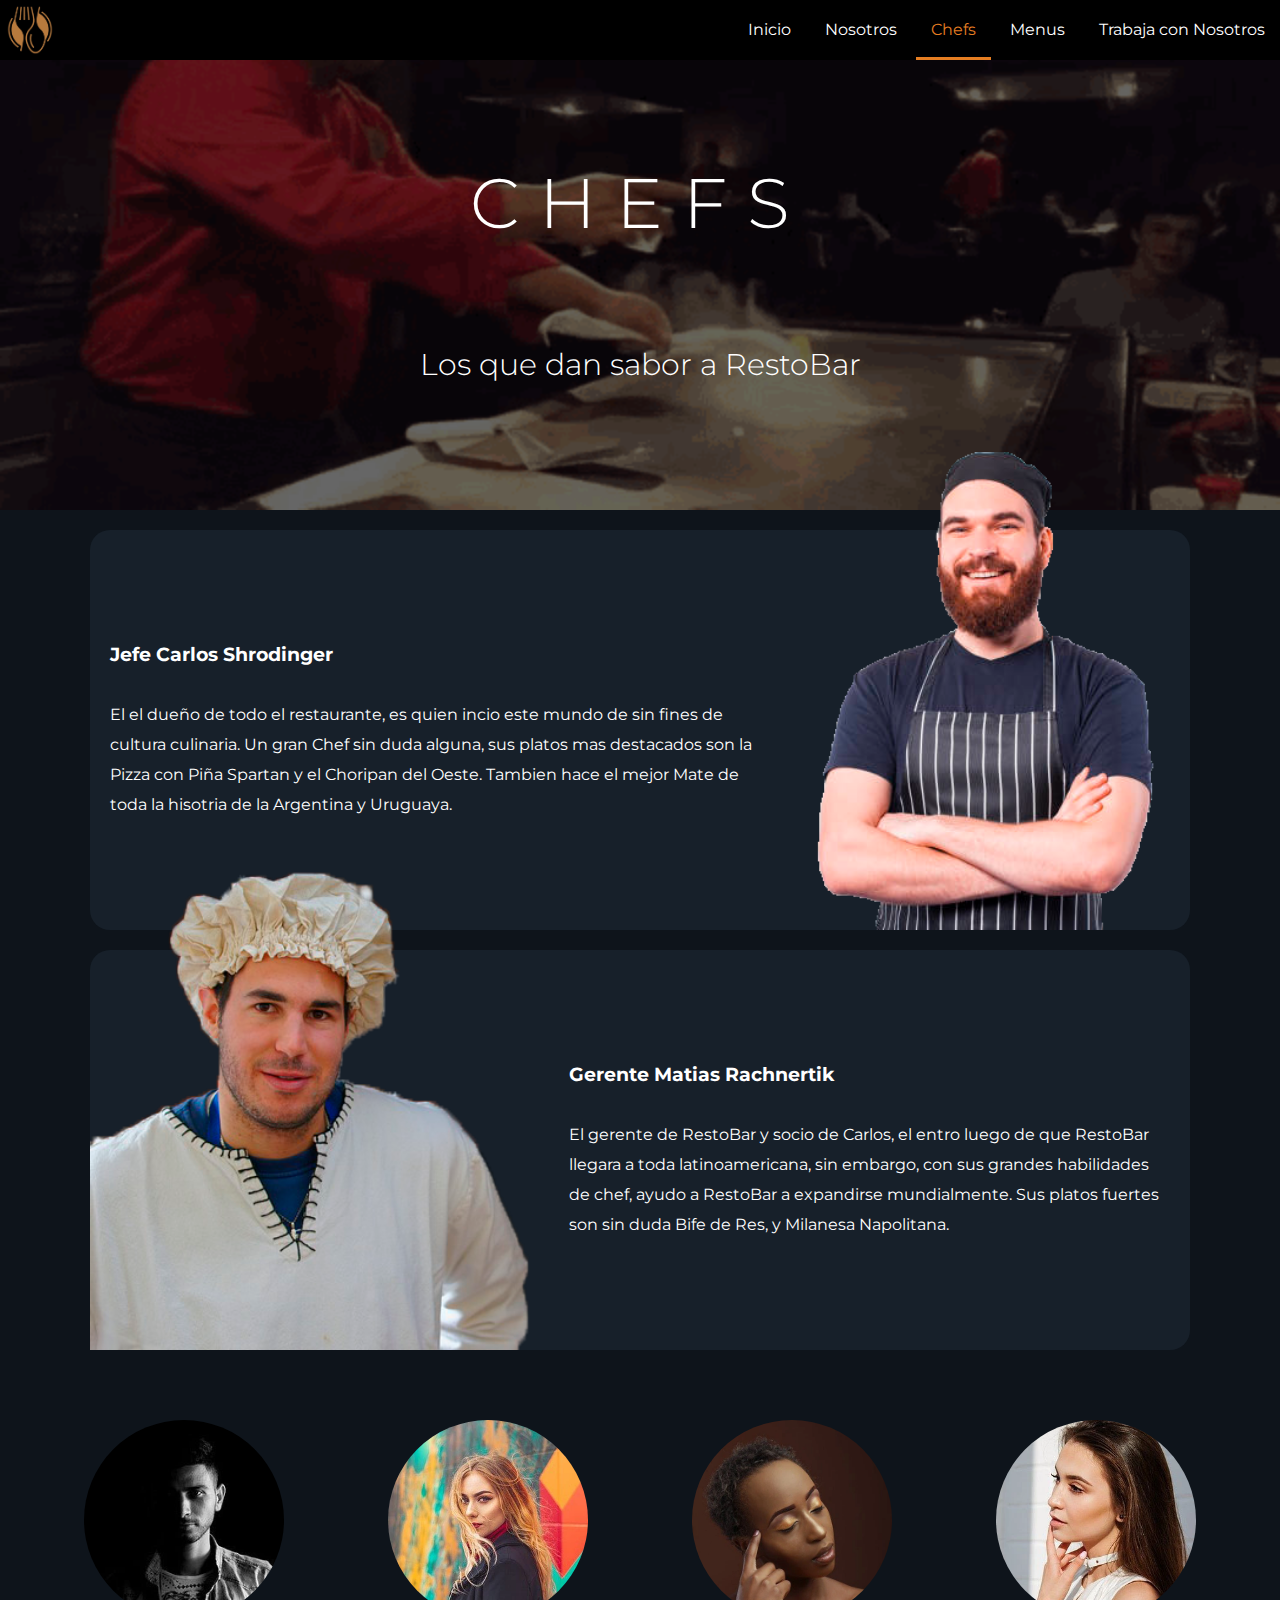
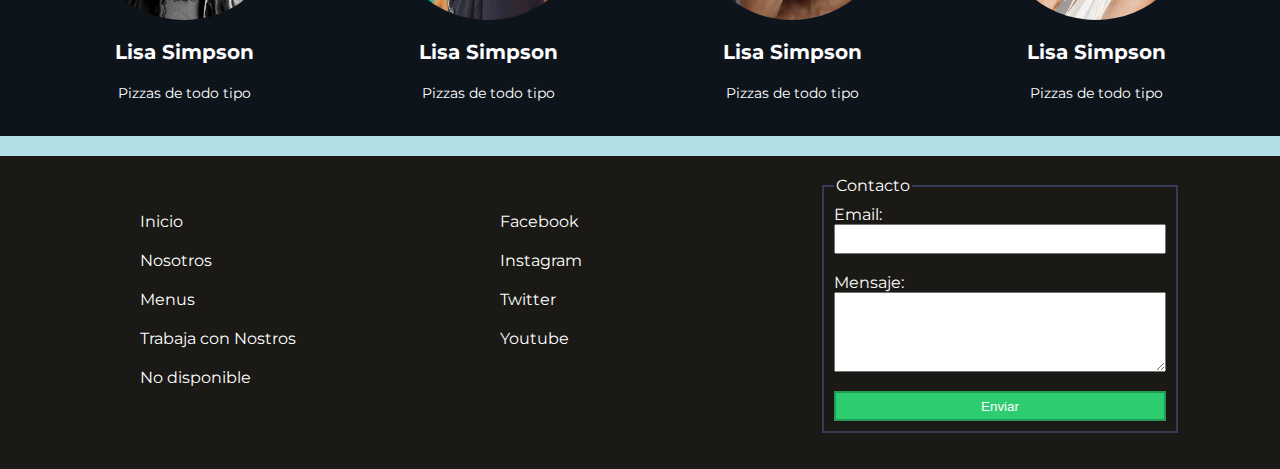
==== chefs.html @ 21315bdc "Fin creacion Chef y cambio de colores" ====
<html lang="en">
<head>
    <meta charset="UTF-8">
    <meta http-equiv="X-UA-Compatible" content="IE=edge">
    <meta name="viewport" content="width=device-width, initial-scale=1.0">
    <meta name="description" content="Te contamos acerca de nostros, como empezo todo, como fuimos progresando. Y tambien cual es nuestra trayectoria planeada!"/>
    <link rel="icon" type="image/ico" href="favicon.ico"/>

    <!-- Fonts -->
    <link rel="preconnect" href="https://fonts.googleapis.com">
    <link rel="preconnect" href="https://fonts.gstatic.com" crossorigin>
    <link href="https://fonts.googleapis.com/css2?family=Montserrat:wght@200;300;400&display=swap" rel="stylesheet">
    <link rel="stylesheet" href="https://cdnjs.cloudflare.com/ajax/libs/font-awesome/6.0.0-beta3/css/all.min.css" integrity="sha512-Fo3rlrZj/k7ujTnHg4CGR2D7kSs0v4LLanw2qksYuRlEzO+tcaEPQogQ0KaoGN26/zrn20ImR1DfuLWnOo7aBA==" crossorigin="anonymous" referrerpolicy="no-referrer" />

    <!-- Styles -->
    <link rel="stylesheet" href="./css_sass/global.css">
    <link rel="stylesheet" href="./css/chefs_style.css">

    <title>Chefs - RestoBar</title>
</head>
<body>
    <!-- Cabecera, contiene Logo y una barra de navegación -->
    <header class="shadow-sm">
        <div class="content-logo">
            <a href="./index.html"><img src="./images/logo-225px.webp" alt="Imagen de Logo"></a>
        </div>
        <nav>
            <a id="item_nav_inicio" class="nav-link" href="index.html">Inicio</a>
            <a class="nav-link" href="nosotros.html">Nosotros</a>
            <a class="nav-link active" href="chefs.html">Chefs</a>
            <a class="nav-link" href="menus.html">Menus</a>
            <a id="item_nav_rrhh" class="nav-link" href="rrhh.html">Trabaja con Nosotros</a>
        </nav>
    </header>
    <!-- Titulo -->
    <div class="cover-title cover-chefs">
        <h1>Chefs</h1>
        <h3>Los que dan sabor a RestoBar</h3>
    </div>

    <!-- Chef Jefe -->
    <section class="info-chef revert">
        <div class="perfil-chef jefe">
            <img src="./images/chefs/chef-jefe.png">
        </div>
        <article>
            <h3>Jefe Carlos Shrodinger</h3>
            <p>
                El el dueño de todo el restaurante, es quien incio este mundo de sin fines de cultura culinaria.
                Un gran Chef sin duda alguna, sus platos mas destacados son la Pizza con Piña Spartan 
                y el Choripan del Oeste. Tambien hace el mejor Mate de toda la hisotria de la Argentina y Uruguaya.
            </p>
        </article>
    </section>
    <section class="info-chef">
        <div class="perfil-chef gerente">
            <img src="./images/chefs/chef-gerente.png">
        </div>
        <article>
            <h3>Gerente Matias Rachnertik</h3>
            <p>
                El gerente de RestoBar y socio de Carlos, el entro luego de que RestoBar llegara a toda latinoamericana,
                sin embargo, con sus grandes habilidades de chef, ayudo a RestoBar a expandirse mundialmente.
                Sus platos fuertes son sin duda Bife de Res, y Milanesa Napolitana.
            </p>
        </article>
    </section>
    <!-- Cocineros Dedicados -->
    <section class="cocineros-dedicados">
        <div class="item-cocinero">
            <img src="./images/chefs/cocinero-1.webp">
            <article>
                <h3>Lisa Simpson</h3>
                <p>
                    Pizzas de todo tipo
                </p>
            </article>
        </div>
        <div class="item-cocinero">
            <img src="./images/chefs/cocinero-2.webp">
            <article>
                <h3>Lisa Simpson</h3>
                <p>
                    Pizzas de todo tipo
                </p>
            </article>
        </div>
        <div class="item-cocinero">
            <img src="./images/chefs/cocinero-3.webp">
            <article>
                <h3>Lisa Simpson</h3>
                <p>
                    Pizzas de todo tipo
                </p>
            </article>
        </div>
        <div class="item-cocinero">
            <img src="./images/chefs/cocinero-4.webp">
            <article>
                <h3>Lisa Simpson</h3>
                <p>
                    Pizzas de todo tipo
                </p>
            </article>
        </div>
    </section>
    <!-- Pie de Pagina -->
    <div class="icons-redes">
        <a class="facebook--link" href="https://www.facebook.com/"><i class="fab fa-facebook-square"></i></a>
        <a class="instagram--link" href="https://www.instagram.com/"><i class="fab fa-instagram-square"></i></a>
        <a class="twiter--link" href="https://www.twitter.com/"><i class="fab fa-twitter-square"></i></i></a>
    </div>
    <footer>
        <ul class="ft-list-nav">
            <!-- Lista de navegacion -->
            <li><a href="index.html">Inicio</a></li>
            <li><a href="nosotros.html">Nosotros</a></li>
            <li><a href="menus.html">Menus</a></li>
            <li><a href="rrhh.html">Trabaja con Nostros</a></li>
            <li><a href="no_disp.html">No disponible</a></li>
        </ul>
        <ul class="ft-list-social">
            <!-- Lista de Redes Sociales -->
            <li><a href="https://www.facebook.com/" target="_blank">Facebook</a></li>
            <li><a href="https://www.instagram.com/" target="_blank">Instagram</a></li>
            <li><a href="https://www.twitter.com/" target="_blank">Twitter</a></li>
            <li><a href="https://www.youtube.com/" target="_blank">Youtube</a></li>
        </ul>
        <!-- Formulario de contacto-->
        <form class="ft-form-contact">
            <fieldset>
                <legend>Contacto</legend>
                <label for="txt_mail" class="form-label">Email:</label>
                <input type="mail" name="mail" id="txt_mail" class="form-control" required />
                <br>
                <label for="txt_consulta" class="form-label">Mensaje:</label>
                <textarea name="consulta" id="txt_consulta" cols="30" rows="6" class="form-control" required></textarea>
                <br>
                <button type="button" class="btn btn-success">Enviar</button>
            </fieldset>
        </form>
    </footer>
</body>
</html>
---- css_sass/global.css ----
/* Variables */
.title-h3 {
  color: white;
  font-size: 'Montserrat', sans-serif;
  font-size: 30px;
  font-weight: 300;
}

.title-main-h1, .title-restaurante {
  color: white;
  font-size: 'Montserrat', sans-serif;
  font-size: 100px;
  font-weight: 300;
}

.title-second-h1 {
  color: white;
  font-size: 'Montserrat', sans-serif;
  font-size: 70px;
  font-weight: 300;
}

.props-background-image-center, .cover-title {
  background-position: right;
  background-repeat: no-repeat;
  background-size: cover;
  background-attachment: fixed;
}

.filter-dark-background, .cover-title:before {
  position: absolute;
  top: 0;
  bottom: 0;
  left: 0;
  right: 0;
  background-color: rgba(0, 0, 0, 0.6);
}

/* Header */
header {
  display: block;
  height: 60px;
  background-color: black;
  display: -webkit-box;
  display: -ms-flexbox;
  display: flex;
  -webkit-box-pack: justify;
      -ms-flex-pack: justify;
          justify-content: space-between;
}

header .content-logo {
  width: 80px;
  height: 100%;
  padding: 5px;
}

header .content-logo img {
  max-height: 100%;
}

header > nav {
  display: inline-block;
  height: inherit;
  -webkit-box-align: center;
      -ms-flex-align: center;
          align-items: center;
}

header > nav > a.nav-link {
  position: relative;
  display: inline-block;
  height: 100%;
  padding: 0px 15px;
  text-decoration: none;
  line-height: 60px;
  color: white;
  -webkit-transition: all 450ms ease;
  transition: all 450ms ease;
}

header > nav > a.nav-link.active {
  border-bottom: 3px solid #E67E22;
  color: #E67E22;
}

header > nav > a.nav-link:not(.active)::before, header > nav > a.nav-link:not(.active)::after {
  content: '';
  display: block;
  position: absolute;
  -webkit-transition: width 540ms, opacity 500ms ease;
  transition: width 540ms, opacity 500ms ease;
  height: 3px;
  bottom: 0px;
  left: 0px;
}

header > nav > a.nav-link:not(.active)::before {
  width: 0;
  background-color: #E67E22;
}

header > nav > a.nav-link:not(.active)::after {
  width: 100%;
  border-top: 0;
  opacity: 0;
}

header > nav > a.nav-link:not(.active):hover {
  color: #E67E22;
}

header > nav > a.nav-link:not(.active):hover::before {
  width: 0;
  -webkit-animation: animate-nav-link 300ms ease forwards;
          animation: animate-nav-link 300ms ease forwards;
}

header > nav > a.nav-link:not(.active):hover::after {
  opacity: 1;
}

@-webkit-keyframes animate-nav-link {
  0% {
    width: 0;
  }
  100% {
    width: 100%;
  }
}

@keyframes animate-nav-link {
  0% {
    width: 0;
  }
  100% {
    width: 100%;
  }
}

/* Footer */
.icons-redes {
  padding: 10px;
  text-align: right;
  background-color: powderblue;
}

.icons-redes > a > i {
  font-size: 35px;
}

footer {
  display: -ms-grid;
  display: grid;
  -ms-grid-columns: 1fr 1fr 1fr;
      grid-template-columns: 1fr 1fr 1fr;
  padding: 20px 100px;
  background-color: #1a1915;
}

footer > ul > li {
  margin: 20px 0px;
  list-style: none;
}

footer > ul > li > a {
  color: white;
  text-decoration: none;
}

footer > form {
  float: right;
  color: white;
}

footer > form > fieldset {
  border: 2px solid #383B56;
  padding: 10px;
}

footer > form > fieldset #txt_mail {
  display: block;
  width: 100%;
  height: 30px;
  font-size: 16px;
  font-family: 'Montserrat', sans-serif;
}

footer > form > fieldset #txt_consulta {
  display: block;
  width: 100%;
  height: 80px;
  font-size: 16px;
  font-family: 'Montserrat', sans-serif;
}

footer > form > fieldset button {
  display: block;
  width: 100%;
  height: 30px;
  border: 2px solid #239B56;
  background-color: #2ECC71;
  color: white;
  cursor: pointer;
}

/* Mapa */
.facebook--link {
  color: blue;
}

.twitter--link {
  color: dodgerblue;
}

.instagram--link {
  color: red;
}

.main-color {
  color: #17202A;
}

.food-color {
  color: #E67E22;
}

.drink-color {
  color: #A40E4C;
}

*, ::after, ::before {
  -webkit-box-sizing: border-box;
          box-sizing: border-box;
}

html:not(i) {
  font-family: 'Montserrat';
}

body {
  padding: 0px;
  margin: 0px;
}

.title-restaurante {
  display: block;
  width: 100%;
  margin: 20px 0px;
  text-align: center;
}

/* Cover Title Section */
.cover-title {
  position: relative;
  display: block;
  width: 100%;
  height: 50%;
}

.cover-title:before {
  content: '';
}

.cover-title > h1, .cover-title h3 {
  position: relative;
  display: inline-block;
  color: white;
  font-family: 'Montserrat', sans-serif;
  text-align: center;
  width: 100%;
  margin: 0px;
  margin-top: 100px;
  font-weight: 300;
}

.cover-title > h1 {
  font-size: 70px;
  text-transform: uppercase;
  letter-spacing: 20px;
}

.cover-title > h3 {
  font-size: 30px;
}

/* Box Menu */
.box-menu {
  display: inline-block;
  background-color: white;
  width: 350px;
  height: auto;
  margin: 10px 30px;
  font-family: 'Montserrat', sans-serif;
  font-weight: 300;
  border-radius: 10px;
  -webkit-box-shadow: 6px 5px 10px -6px rgba(0, 0, 0, 0.44);
          box-shadow: 6px 5px 10px -6px rgba(0, 0, 0, 0.44);
}

.box-menu > .foto {
  width: 100%;
  height: 200px;
  margin-bottom: 10px;
}

.box-menu > .foto > img {
  width: 100%;
  height: 100%;
  border-radius: 10px 10px 0px 0px;
  -o-object-fit: cover;
     object-fit: cover;
}

.box-menu > h3 {
  font-weight: 400;
  display: block;
  text-align: center;
  margin: 5px 40px;
}

.box-menu > h3.title-dessert {
  font-size: 20px;
  padding-bottom: 5px;
  border-bottom: 2px solid #E98935;
}

.box-menu > h3.title-main-food {
  font-size: 20px;
  padding-bottom: 5px;
  border-bottom: 2px solid #DC7418;
}

.box-menu > h3.title-drinks {
  font-size: 20px;
  padding-bottom: 5px;
  border-bottom: 2px solid #A40E4C;
}

.box-menu > .descripcion {
  padding: 0px 10px;
}

.box-menu > .descripcion > p {
  text-align: center;
}

.content-image-no-disp {
  display: block;
  text-align: center;
  margin: 50px 0px;
  max-width: 90%;
}

.shadow {
  -webkit-box-shadow: 0px 0px 15px -5px rgba(0, 0, 0, 0.75);
          box-shadow: 0px 0px 15px -5px rgba(0, 0, 0, 0.75);
}

@media screen and (max-width: 900px) {
  footer {
    height: 650px;
  }
  footer {
    padding: 20px;
    -ms-grid-columns: 1fr 1fr;
        grid-template-columns: 1fr 1fr;
    -ms-grid-rows: 1fr 1fr;
        grid-template-rows: 1fr 1fr;
        grid-template-areas: "nav social" "contact contact";
  }
  footer .ft-list-nav {
    -ms-grid-row: 1;
    -ms-grid-column: 1;
    grid-area: nav;
  }
  footer .ft-list-social {
    -ms-grid-row: 1;
    -ms-grid-column: 2;
    grid-area: social;
  }
  footer .ft-form-contact {
    -ms-grid-row: 2;
    -ms-grid-column: 1;
    -ms-grid-column-span: 2;
    grid-area: contact;
  }
}

@media screen and (max-width: 600px) {
  .cover-title {
    position: relative;
    width: 100%;
    height: 70%;
  }
}

@media screen and (max-width: 520px) {
  .box-menu {
    margin: 10px;
  }
}

@media screen and (max-width: 650px) {
  #item_nav_rrhh {
    display: none;
  }
}

@media screen and (max-width: 450px) {
  #item_nav_inicio {
    display: none;
  }
}
/*# sourceMappingURL=global.css.map */
---- css/chefs_style.css ----
body {
    background-color: #0E141B;
}

.cover-chefs {
    background-image: url(../images/fire-chef.gif);
    background-position: bottom;
    background-attachment: initial;
}

.info-chef {
    display: flex;
    height: 400px;
    background-color: #17202A;
    border-radius: 20px;
    width: 1100px;
    margin: 20px auto;
}

.info-chef.revert {
    flex-direction: row-reverse;
}

        .info-chef > .perfil-chef > img {
            position: relative;
            height: 500px;
            top: -100px;
        }

    .info-chef > article {
        color: white;
        display: flex;
        flex-direction: column;
        justify-content: center;
        padding: 20px;
    }

        .info-chef > article > p {
            line-height: 30px;
        }

/* Cocineros */
.cocineros-dedicados {
    display: block;
    text-align: center;
    margin-top: 50px;
}

.item-cocinero {
    display: inline-block;
    width: 200px;
    height: auto;
    margin: 20px 50px;
}

    .item-cocinero > img {
        width: 100%;
        object-fit: cover;
        border-radius: 50%;
    }

    .item-cocinero > article {
        color: white;
        width: 100%;
        text-align: center;
    }

        .item-cocinero > article > h3 {
            font-size: 20px;
            font-family: 'Montserrat', sans-serif;
        }

        .item-cocinero > article > p {
            font-size: 14px;
            font-family: 'Montserrat', sans-serif;
            font-weight: 400;
        }

@media screen and (max-width: 1200px) {
    .info-chef {
        width: 80%;
    }
}

@media screen and (max-width: 950px) {
    .info-chef {
        width: 90%;
        height: 500px;
    }
}

@media screen and (max-width: 800px) {
    .info-chef, .info-chef.revert {
        flex-direction: column;
        height: auto;
    }

        .info-chef > .perfil-chef {
            text-align: center;
        }

        .info-chef > .perfil-chef > img {
            top: 0px;
            max-width: 90%;
            height: auto;
        }
}
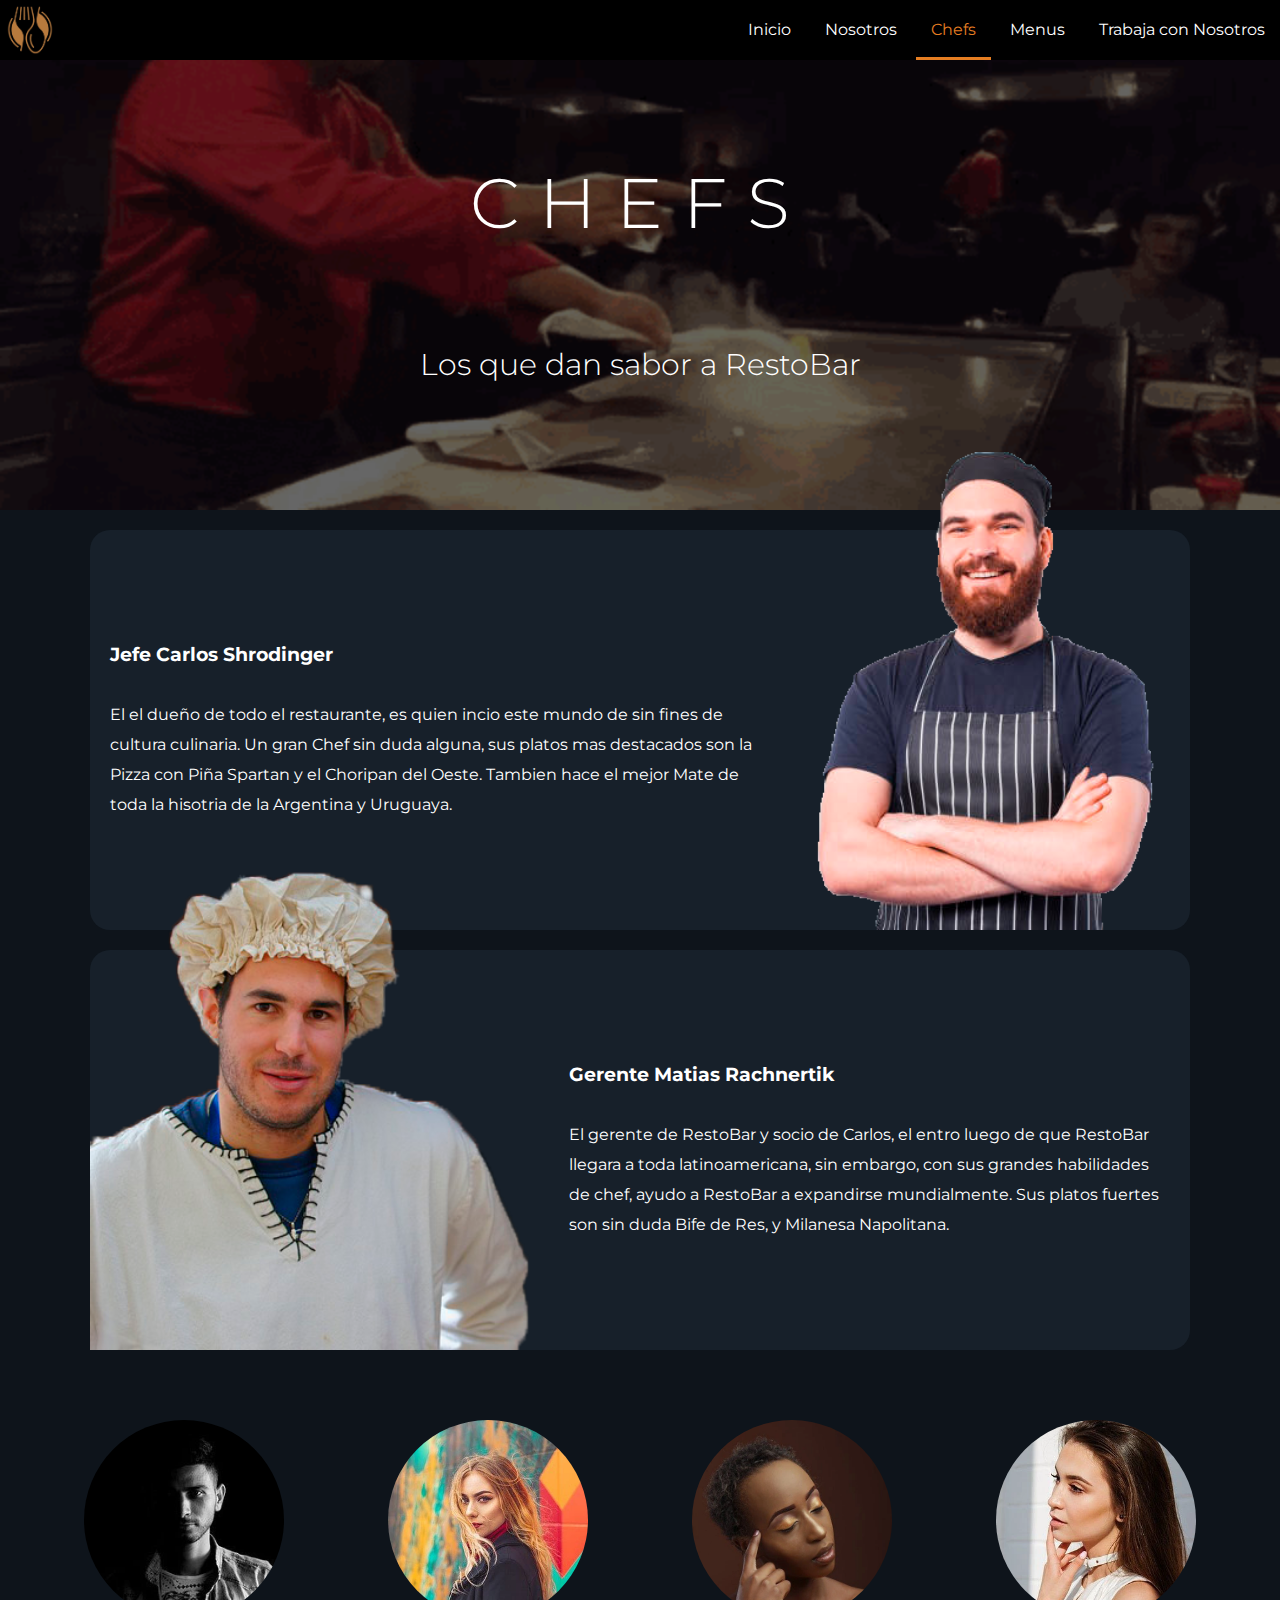
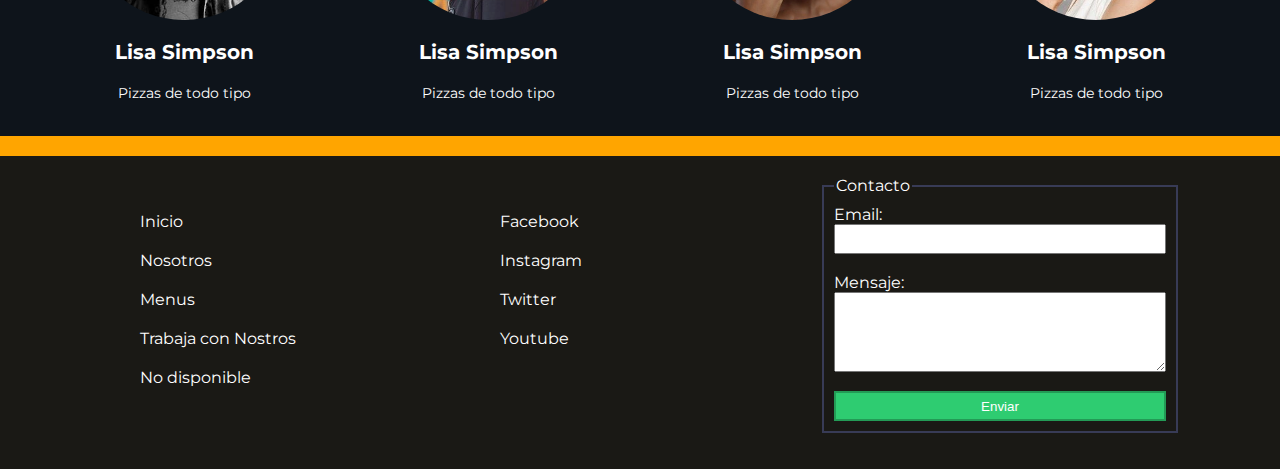
==== commit 551b5cbb: "Fin restobar part 2" ====
--- a/chefs.html
+++ b/chefs.html
@@ -3,7 +3,7 @@
     <meta charset="UTF-8">
     <meta http-equiv="X-UA-Compatible" content="IE=edge">
     <meta name="viewport" content="width=device-width, initial-scale=1.0">
-    <meta name="description" content="Te contamos acerca de nostros, como empezo todo, como fuimos progresando. Y tambien cual es nuestra trayectoria planeada!"/>
+    <meta name="description" content="Te mostramos a los protagonistas de este grandioso restaurante, los chefs dedicados para cada comida y/o plato."/>
     <link rel="icon" type="image/ico" href="favicon.ico"/>
 
     <!-- Fonts -->
--- a/css_sass/global.css
+++ b/css_sass/global.css
@@ -75,6 +75,7 @@
   text-decoration: none;
   line-height: 60px;
   color: white;
+  font-family: 'Montserrat', sans-serif;
   -webkit-transition: all 450ms ease;
   transition: all 450ms ease;
 }
@@ -142,7 +143,7 @@
 .icons-redes {
   padding: 10px;
   text-align: right;
-  background-color: powderblue;
+  background-color: orange;
 }
 
 .icons-redes > a > i {
@@ -388,6 +389,18 @@
   }
 }
 
+@media screen and (max-width: 650px) {
+  .cover-title > h1 {
+    font-size: 45px;
+  }
+  .cover-title > h3 {
+    font-size: 25px;
+  }
+  #item_nav_rrhh {
+    display: none;
+  }
+}
+
 @media screen and (max-width: 600px) {
   .cover-title {
     position: relative;
@@ -397,14 +410,11 @@
 }
 
 @media screen and (max-width: 520px) {
+  .cover-title > h1 {
+    font-size: 35px;
+  }
   .box-menu {
     margin: 10px;
-  }
-}
-
-@media screen and (max-width: 650px) {
-  #item_nav_rrhh {
-    display: none;
   }
 }
 
